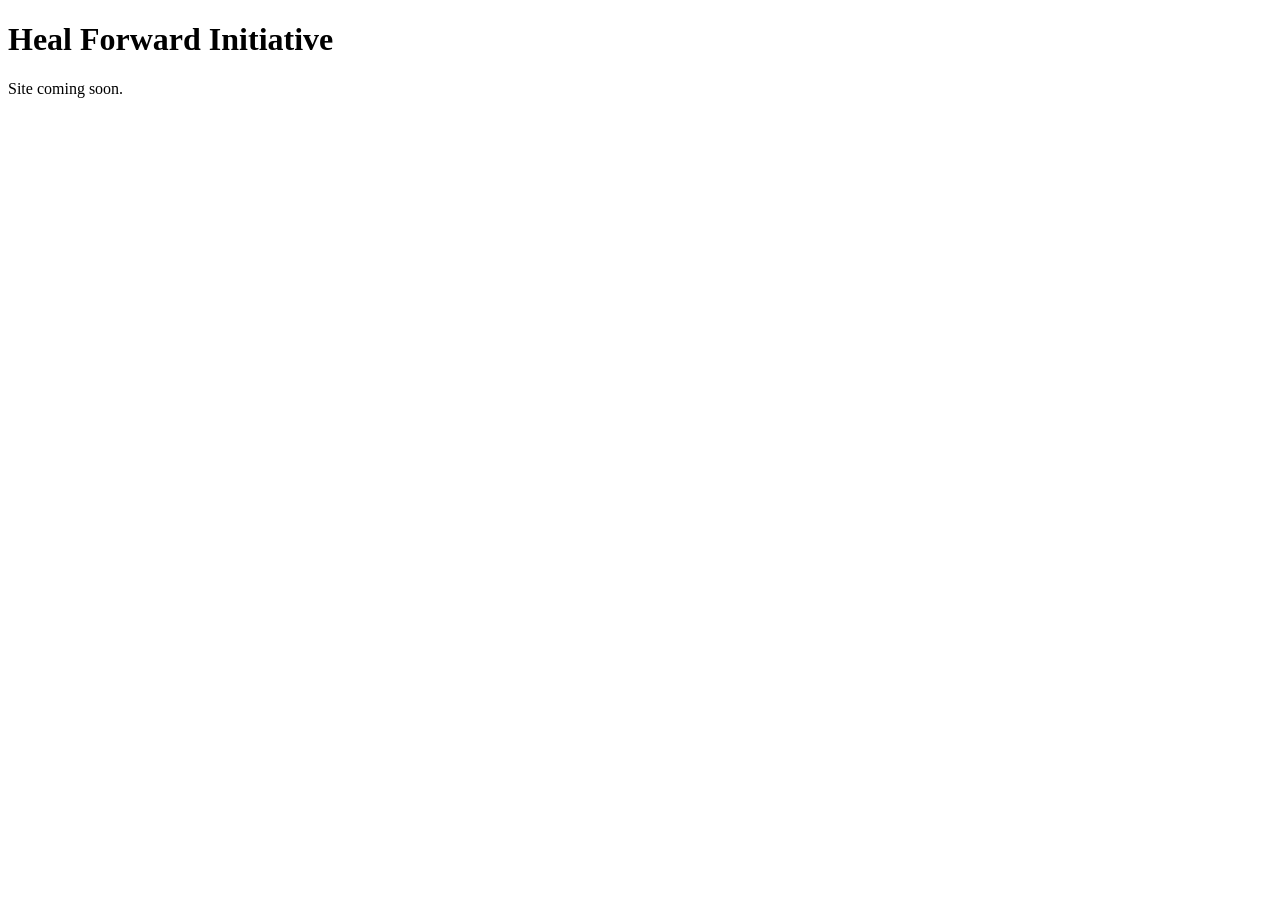
==== index.html @ 2ed98c10 "Create index.html" ====
<!DOCTYPE html>
<html lang="en">
<head>
  <meta charset="utf-8">
  <meta name="viewport" content="width=device-width, initial-scale=1">
  <title>Heal Forward Initiative</title>
</head>
<body>
  <h1>Heal Forward Initiative</h1>
  <p>Site coming soon.</p>
</body>
</html>
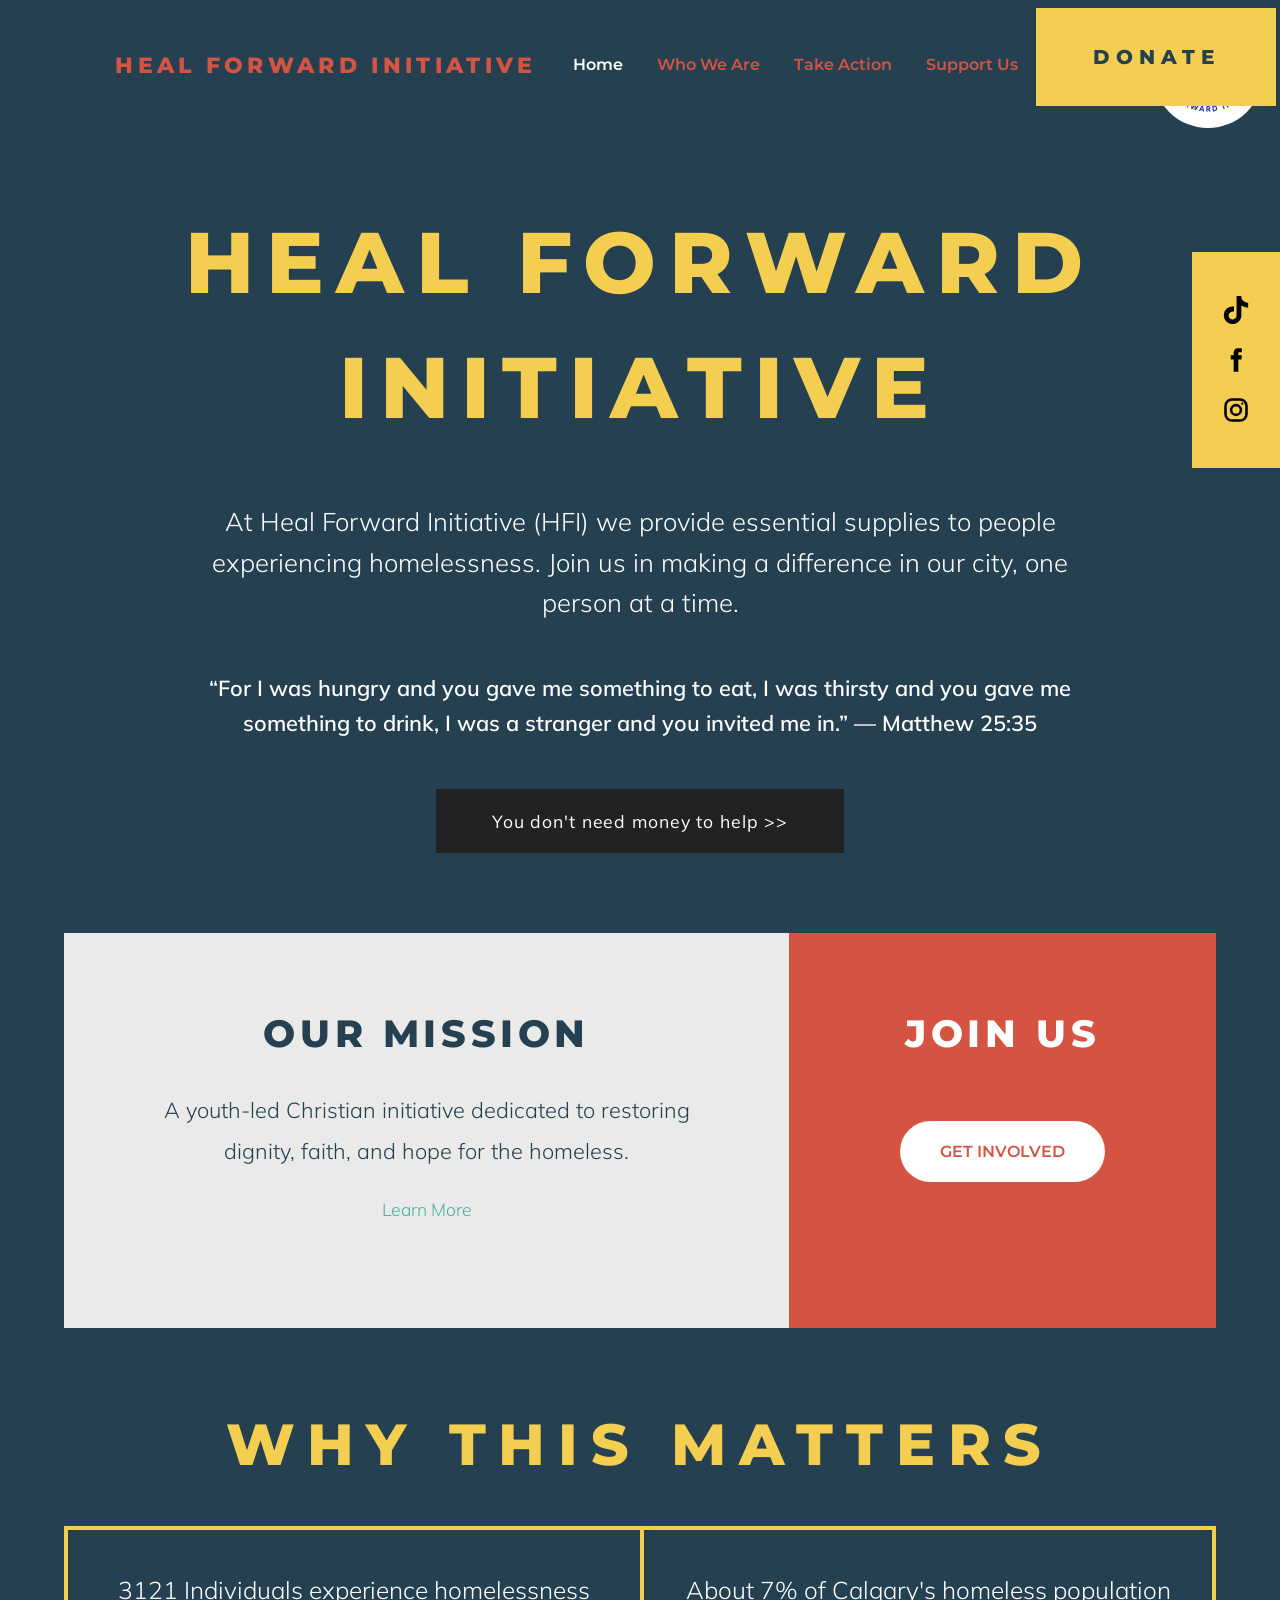
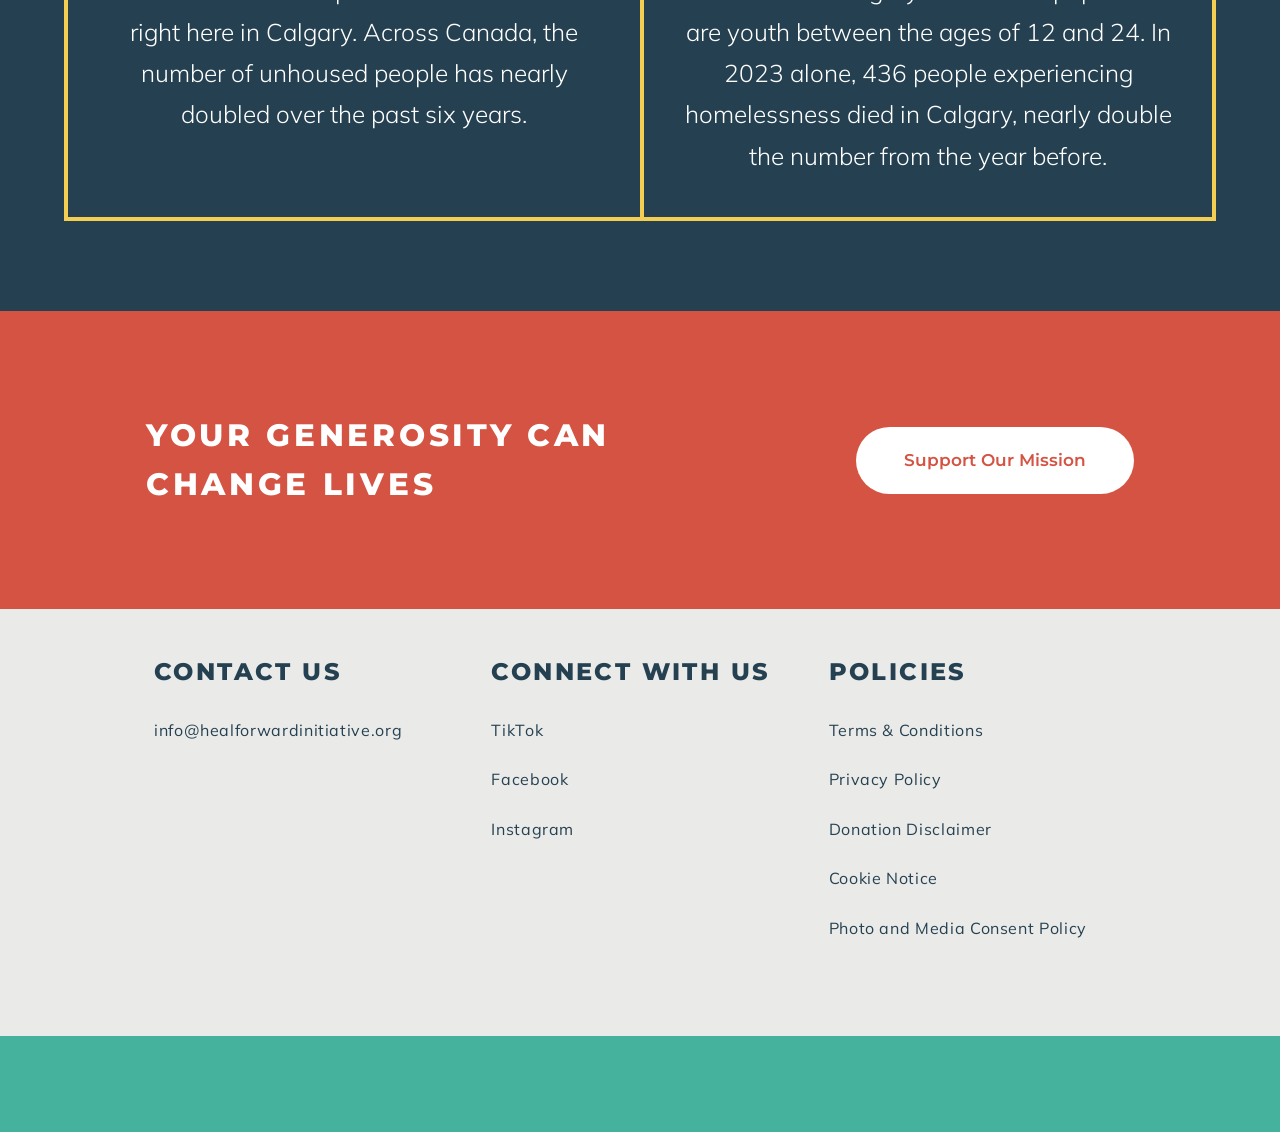
==== commit 57524c37: "Add files via upload" ====
--- a/index.html
+++ b/index.html
@@ -4,9 +4,105 @@
   <meta charset="utf-8">
   <meta name="viewport" content="width=device-width, initial-scale=1">
   <title>Heal Forward Initiative</title>
+  <meta name="description" content="Heal Forward Initiative is a youth-led Christian initiative in Calgary providing essential supplies to people experiencing homelessness.">
+  <link rel="icon" href="/logo.png">
+  <link rel="preconnect" href="https://fonts.googleapis.com">
+  <link rel="preconnect" href="https://fonts.gstatic.com" crossorigin>
+  <link href="https://fonts.googleapis.com/css2?family=Montserrat:wght@500;600;800&family=Mulish:wght@300;400;600&display=swap" rel="stylesheet">
+  <link rel="stylesheet" href="/style.css">
 </head>
 <body>
-  <h1>Heal Forward Initiative</h1>
-  <p>Site coming soon.</p>
+
+<header class="site-header">
+  <div class="header-inner">
+    <a class="brand" href="/">Heal Forward Initiative</a>
+    <button class="menu-btn" id="menu-btn" aria-label="Menu" aria-expanded="false" aria-controls="nav"><span></span><span></span><span></span></button>
+    <nav class="nav" id="nav" aria-label="Main">
+      <a href="/" class="current" aria-current="page">Home</a>
+      <a href="/who-we-are/">Who We Are</a>
+      <a href="/take-action/">Take Action</a>
+      <a href="/support-us/">Support Us</a>
+      <a href="/contact/">Contact</a>
+    </nav>
+    <a class="logo-link" href="/" aria-label="Heal Forward Initiative home"><img src="/logo.png" alt="Heal Forward Initiative logo" width="110" height="110"></a>
+  </div>
+  <a class="donate" href="/support-us/">Donate</a>
+</header>
+
+<aside class="social-bar" aria-label="Social media">
+  <a href="https://www.tiktok.com/@healforwardinitiative" aria-label="TikTok"><svg viewBox="0 0 24 24" fill="currentColor"><path d="M12.525.02c1.31-.02 2.61-.01 3.91-.02.08 1.53.63 3.09 1.75 4.17 1.12 1.11 2.7 1.62 4.24 1.79v4.03c-1.44-.05-2.89-.35-4.2-.97-.57-.26-1.1-.59-1.62-.93-.01 2.92.01 5.84-.02 8.75-.08 1.4-.54 2.79-1.35 3.94-1.31 1.92-3.58 3.17-5.91 3.21-1.43.08-2.86-.31-4.08-1.03-2.02-1.19-3.44-3.37-3.65-5.71-.02-.5-.03-1-.01-1.49.18-1.9 1.12-3.72 2.58-4.96 1.66-1.44 3.98-2.13 6.15-1.72.02 1.48-.04 2.96-.04 4.44-.99-.32-2.15-.23-3.02.37-.63.41-1.11 1.04-1.36 1.75-.21.51-.15 1.07-.14 1.61.24 1.64 1.82 3.02 3.5 2.87 1.12-.01 2.19-.66 2.77-1.61.19-.33.4-.67.41-1.06.1-1.79.06-3.57.07-5.36.01-4.03-.01-8.05.02-12.07z"/></svg></a>
+  <a href="https://www.facebook.com/profile.php?id=61590595524438" aria-label="Facebook"><svg viewBox="0 0 24 24" fill="currentColor"><path d="M14 8V6.5c0-.7.2-1.1 1.2-1.1H17V2h-2.8C11.2 2 10 3.7 10 6.2V8H7.5v3.5H10V22h4V11.5h2.7L17 8h-3z"/></svg></a>
+  <a href="https://www.instagram.com/healforwardinitiative/" aria-label="Instagram"><svg viewBox="0 0 24 24" fill="none" stroke="currentColor" stroke-width="2.2"><rect x="3" y="3" width="18" height="18" rx="5.5"/><circle cx="12" cy="12" r="4.2"/><circle cx="17.4" cy="6.6" r="1" fill="currentColor" stroke="none"/></svg></a>
+</aside>
+
+<main>
+  <section class="hero">
+    <h1>Heal Forward Initiative</h1>
+    <p class="lead">At Heal Forward Initiative (HFI) we provide essential supplies to people experiencing homelessness. Join us in making a difference in our city, one person at a time.</p>
+    <p class="verse">&ldquo;For I was hungry and you gave me something to eat, I was thirsty and you gave me something to drink, I was a stranger and you invited me in.&rdquo; &mdash; Matthew 25:35</p>
+    <a class="btn-dark" href="/take-action/">You don't need money to help &gt;&gt;</a>
+  </section>
+
+  <section class="band">
+    <div class="band-mission">
+      <h2>Our Mission</h2>
+      <p>A youth-led Christian initiative dedicated to restoring dignity, faith, and hope for the homeless.</p>
+      <a class="text-link" href="/who-we-are/">Learn More</a>
+    </div>
+    <div class="band-join">
+      <h2>Join Us</h2>
+      <a class="btn-pill" href="/support-us/">Get Involved</a>
+    </div>
+  </section>
+
+  <section class="why">
+    <h2>Why This Matters</h2>
+    <div class="why-box">
+      <p>3121 Individuals experience homelessness right here in Calgary. Across Canada, the number of unhoused people has nearly doubled over the past six years.</p>
+      <p>About 7% of Calgary's homeless population are youth between the ages of 12 and 24. In 2023 alone, 436 people experiencing homelessness died in Calgary, nearly double the number from the year before.</p>
+    </div>
+  </section>
+
+  <section class="cta">
+    <h2>Your Generosity Can Change Lives</h2>
+    <a class="btn-pill" href="/support-us/">Support Our Mission</a>
+  </section>
+</main>
+
+<footer class="site-footer">
+  <div class="footer-grid">
+    <div>
+      <h3>Contact Us</h3>
+      <ul><li><a href="mailto:info@healforwardinitiative.org">info@healforwardinitiative.org</a></li></ul>
+    </div>
+    <div>
+      <h3>Connect With Us</h3>
+      <ul>
+        <li><a href="https://www.tiktok.com/@healforwardinitiative">TikTok</a></li>
+        <li><a href="https://www.facebook.com/profile.php?id=61590595524438">Facebook</a></li>
+        <li><a href="https://www.instagram.com/healforwardinitiative/">Instagram</a></li>
+      </ul>
+    </div>
+    <div>
+      <h3>Policies</h3>
+      <ul>
+        <li><a href="/terms-and-conditions/">Terms &amp; Conditions</a></li>
+        <li><a href="/privacy-policy/">Privacy Policy</a></li>
+        <li><a href="/donation-disclaimer/">Donation Disclaimer</a></li>
+        <li><a href="/cookie-notice/">Cookie Notice</a></li>
+        <li><a href="/photo-and-media-consent-policy/">Photo and Media Consent Policy</a></li>
+      </ul>
+    </div>
+  </div>
+  <div class="footer-strip"></div>
+</footer>
+
+<script>
+  var btn = document.getElementById('menu-btn'), nav = document.getElementById('nav');
+  btn.addEventListener('click', function () {
+    var open = nav.classList.toggle('open');
+    btn.setAttribute('aria-expanded', open);
+  });
+</script>
 </body>
 </html>
--- a/style.css
+++ b/style.css
@@ -0,0 +1,98 @@
+:root {
+  --red: #d55342;
+  --green: #45b29d;
+  --yellow: #f4ce50;
+  --blue: #254151;
+  --gray: #eaeae8;
+  --head: 'Montserrat', 'Arial Black', Arial, sans-serif;
+  --body: 'Mulish', 'Helvetica Neue', Arial, sans-serif;
+}
+* { box-sizing: border-box; }
+html { scroll-behavior: smooth; }
+body { margin: 0; background: var(--blue); color: #fff; font-family: var(--body); font-weight: 300; line-height: 1.6; }
+a { color: inherit; }
+:focus-visible { outline: 3px solid var(--yellow); outline-offset: 3px; }
+h1, h2, h3 { font-family: var(--head); font-weight: 800; text-transform: uppercase; margin: 0; }
+
+/* Header */
+.site-header { position: sticky; top: 0; z-index: 20; background: var(--blue); height: 130px; }
+.header-inner { display: flex; align-items: center; gap: 36px; height: 100%; padding-left: 9vw; }
+.brand { font-family: var(--head); font-weight: 800; font-size: 1.35rem; letter-spacing: .2em; text-transform: uppercase; text-decoration: none; color: var(--red); white-space: nowrap; }
+.nav { display: flex; gap: 34px; }
+.nav a { font-family: var(--head); font-weight: 600; font-size: 1rem; text-decoration: none; color: var(--red); }
+.nav a.current { color: #fff; }
+.nav a:hover { color: #fff; }
+.logo-link { display: block; width: 110px; height: 110px; border-radius: 50%; background: #fff; overflow: hidden; flex: none; margin-top: 16px; }
+.logo-link img { display: block; width: 100%; height: 100%; }
+.menu-btn { display: none; }
+.donate { position: absolute; top: 8px; right: 4px; width: 240px; height: 98px; display: flex; align-items: center; justify-content: center; background: var(--yellow); color: var(--blue); font-family: var(--head); font-weight: 800; font-size: 1.25rem; letter-spacing: .3em; text-transform: uppercase; text-decoration: none; }
+.donate:hover { background: #fff; }
+
+/* Social bar */
+.social-bar { position: fixed; right: 0; top: 28vh; z-index: 15; width: 88px; padding: 44px 0; display: flex; flex-direction: column; align-items: center; gap: 22px; background: var(--yellow); color: #000; }
+.social-bar svg { display: block; width: 28px; height: 28px; }
+
+/* Hero */
+.hero { text-align: center; padding: 70px 24px 80px; }
+.hero h1 { color: var(--yellow); font-size: clamp(2.6rem, 7vw, 5.4rem); letter-spacing: .14em; line-height: 1.45; max-width: 1000px; margin: 0 auto 50px; }
+.lead { font-size: clamp(1.2rem, 2vw, 1.65rem); max-width: 900px; margin: 0 auto; }
+.verse { font-weight: 600; font-size: clamp(1.05rem, 1.7vw, 1.4rem); max-width: 900px; margin: 48px auto; }
+.btn-dark { display: inline-block; background: #222; color: #fff; text-decoration: none; padding: 18px 56px; font-weight: 400; letter-spacing: .05em; font-size: 1.1rem; }
+.btn-dark:hover { background: #000; }
+
+/* Mission / Join band */
+.band { display: grid; grid-template-columns: 1.7fr 1fr; margin: 0 5%; min-height: 395px; }
+.band h2 { font-size: clamp(1.8rem, 3vw, 2.6rem); letter-spacing: .12em; }
+.band-mission { background: var(--gray); color: var(--blue); text-align: center; padding: 70px 48px; }
+.band-mission p { font-size: clamp(1.15rem, 1.7vw, 1.5rem); line-height: 1.9; max-width: 600px; margin: 24px auto; }
+.text-link { color: var(--green); text-decoration: none; font-size: 1.1rem; }
+.text-link:hover { text-decoration: underline; }
+.band-join { background: var(--red); color: #fff; text-align: center; padding: 70px 24px; }
+.band-join h2 { margin-bottom: 56px; }
+
+/* Pill buttons */
+.btn-pill { display: inline-block; background: #fff; color: var(--red); font-family: var(--head); font-weight: 600; text-decoration: none; padding: 18px 40px; border-radius: 50px; text-transform: uppercase; font-size: 1rem; }
+.cta .btn-pill { text-transform: none; font-size: 1.05rem; padding: 20px 48px; }
+.btn-pill:hover { background: var(--yellow); color: var(--blue); }
+
+/* Why this matters */
+.why { padding: 70px 5% 90px; text-align: center; }
+.why h2 { color: var(--yellow); font-size: clamp(2rem, 4.5vw, 3.6rem); letter-spacing: .22em; margin-bottom: 36px; }
+.why-box { display: grid; grid-template-columns: 1fr 1fr; max-width: 1180px; margin: 0 auto; border: 4px solid var(--yellow); }
+.why-box p { margin: 0; padding: 40px 36px; font-size: clamp(1.1rem, 1.9vw, 1.7rem); line-height: 1.7; }
+.why-box p + p { border-left: 4px solid var(--yellow); }
+
+/* Call to action */
+.cta { background: var(--red); display: flex; align-items: center; justify-content: center; gap: 90px; padding: 100px 5%; }
+.cta h2 { font-size: clamp(1.4rem, 2.4vw, 2rem); letter-spacing: .12em; max-width: 620px; }
+
+/* Footer */
+.site-footer { background: var(--gray); color: var(--blue); }
+.footer-grid { display: grid; grid-template-columns: repeat(3, 1fr); gap: 40px; max-width: 1100px; margin: 0 auto; padding: 44px 5% 70px; }
+.site-footer h3 { font-size: 1.5rem; letter-spacing: .1em; margin-bottom: 26px; }
+.site-footer ul { list-style: none; margin: 0; padding: 0; }
+.site-footer li { margin-bottom: 24px; font-weight: 400; letter-spacing: .04em; }
+.site-footer a { text-decoration: none; }
+.site-footer a:hover { text-decoration: underline; }
+.footer-strip { height: 96px; background: var(--green); }
+
+/* Tablet and phone */
+@media (max-width: 1100px) {
+  .site-header { position: static; height: auto; padding: 36px 16px 28px; text-align: center; }
+  .header-inner { flex-direction: column; gap: 22px; padding: 0; }
+  .brand { font-size: clamp(1rem, 4.4vw, 1.6rem); white-space: normal; }
+  .logo-link { display: none; }
+  .menu-btn { display: block; background: none; border: 0; padding: 10px; cursor: pointer; }
+  .menu-btn span { display: block; width: 38px; height: 4px; background: #fff; margin: 7px 0; border-radius: 2px; }
+  .nav { display: none; flex-direction: column; gap: 16px; }
+  .nav.open { display: flex; }
+  .donate { position: static; width: 82%; height: 62px; margin: 28px auto 0; }
+  .social-bar { display: none; }
+  .band { grid-template-columns: 1fr; margin: 0; }
+  .band-mission, .band-join { padding: 60px 24px; }
+  .why-box { grid-template-columns: 1fr; border: 0; border-top: 4px solid var(--yellow); border-bottom: 4px solid var(--yellow); }
+  .why-box p + p { border-left: 0; }
+  .cta { flex-direction: column; gap: 40px; text-align: center; padding: 70px 24px; }
+  .footer-grid { grid-template-columns: 1fr; text-align: center; padding-bottom: 50px; }
+}
+@media (prefers-reduced-motion: reduce) { html { scroll-behavior: auto; } }
